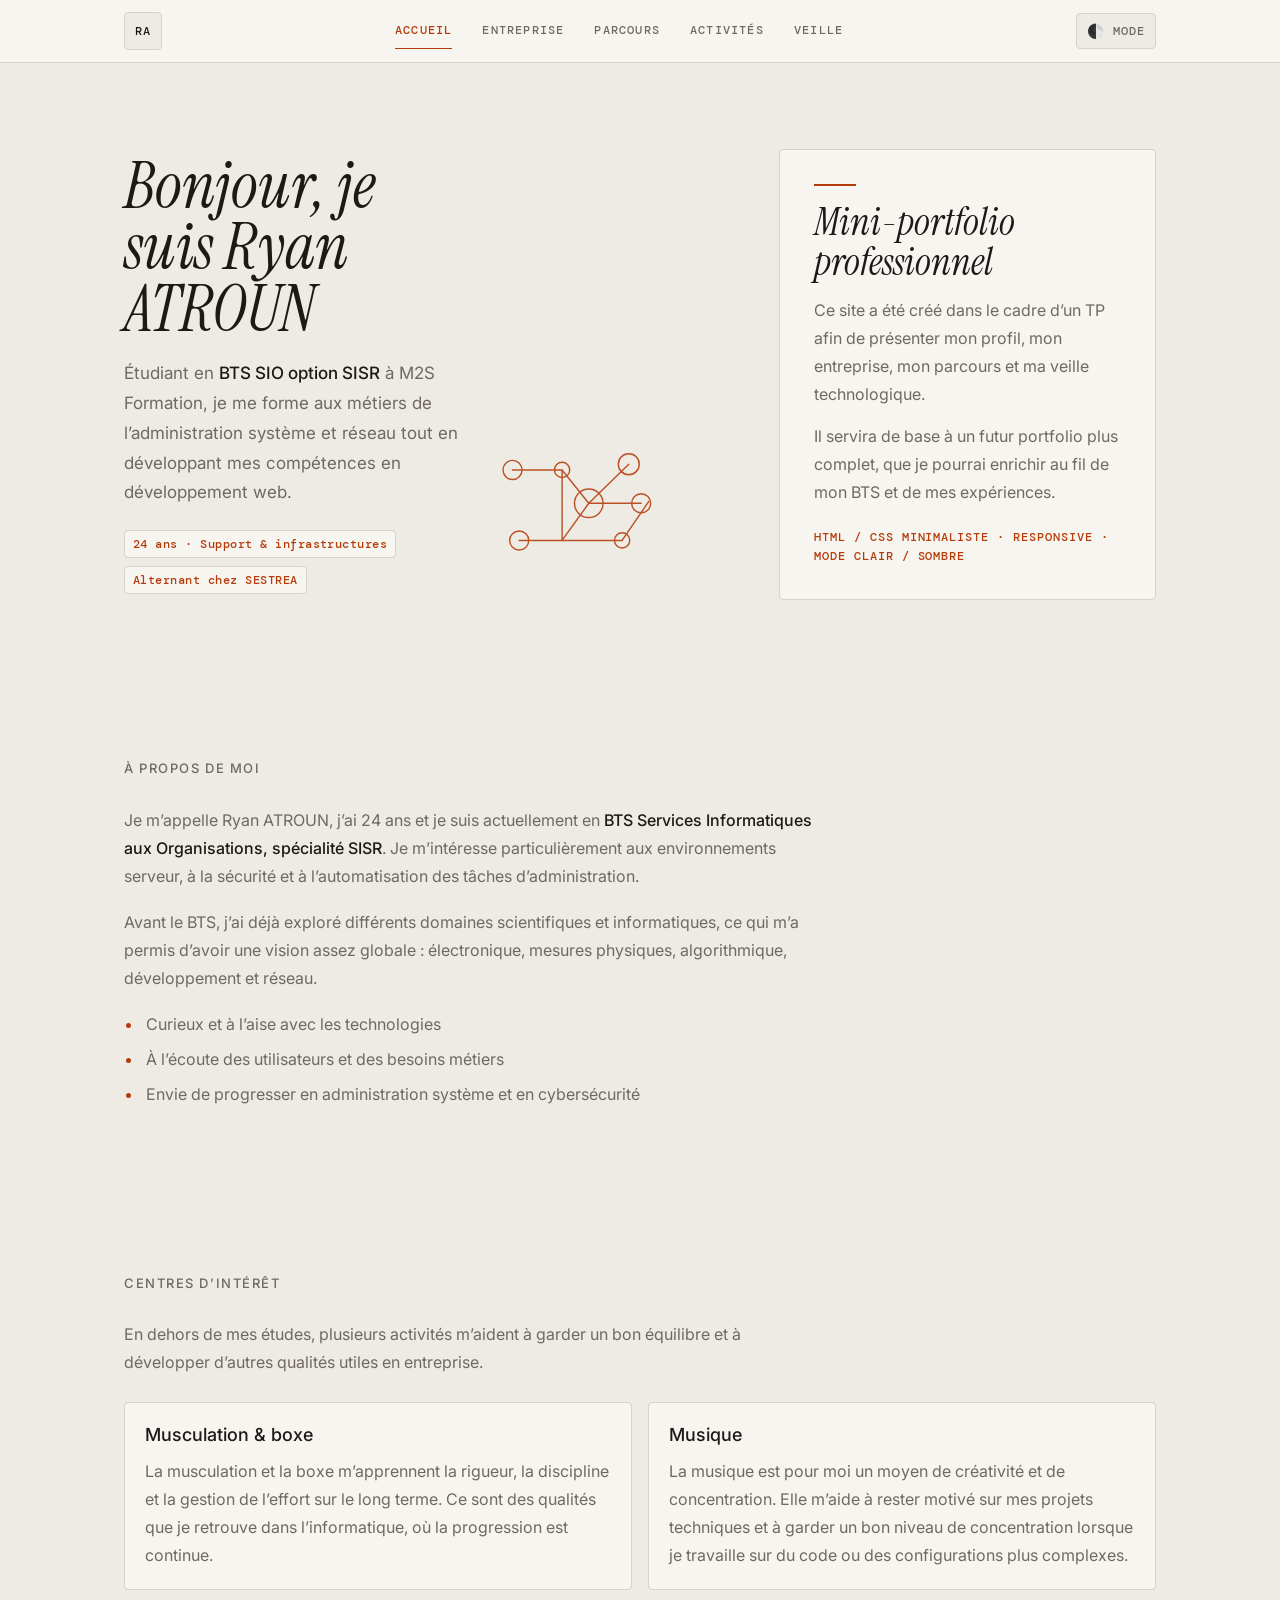
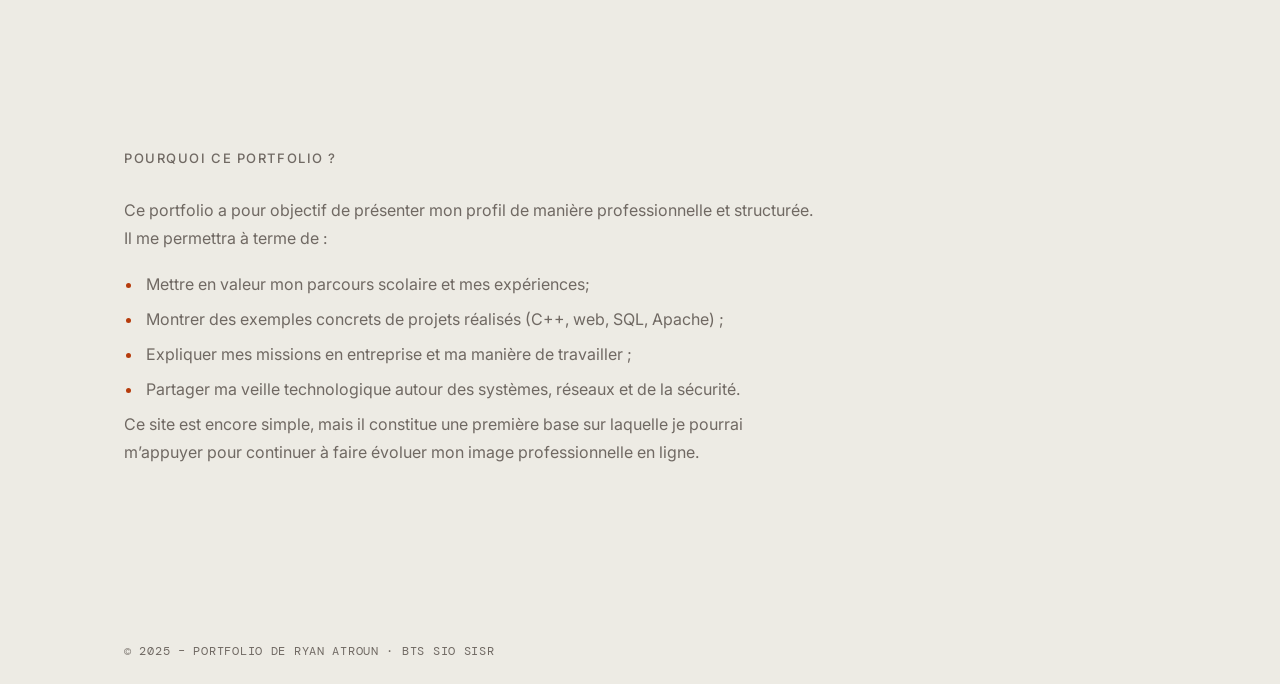
==== index.html @ 5de7ada5 "Update project" ====
<!DOCTYPE html>
<html lang="fr">
<head>
  <meta charset="UTF-8">
  <title>Portfolio – Ryan ATROUN</title>
  <meta name="viewport" content="width=device-width, initial-scale=1">
  <link rel="stylesheet" href="assets/style.css">
</head>
<body>
  <header class="site-header">
    <div class="logo" aria-label="Logo Ryan">RA</div>
    <nav class="main-nav" aria-label="Navigation principale">
      <a href="index.html" class="active">Accueil</a>
      <a href="entreprise.html">Entreprise</a>
      <a href="parcours.html">Parcours</a>
      <a href="activites.html">Activités</a>
      <a href="veille.html">Veille</a>
    </nav>
    <button id="theme-toggle" type="button" aria-label="Basculer le thème">
      <span class="icon">🌓</span>
      <span>Mode</span>
    </button>
  </header>

  <main class="page">
    <section class="hero">
      <div class="hero-text">
        <h1>Bonjour, je suis Ryan ATROUN</h1>
        <p class="lead">
          Étudiant en <strong>BTS SIO option SISR</strong> à M2S Formation, je me forme aux métiers
          de l&rsquo;administration système et réseau tout en développant mes compétences en développement web.
        </p>
        <div class="hero-meta">
          <span class="hero-tag">24 ans · Support &amp; infrastructures</span>
          <span class="hero-tag">Alternant chez SESTREA</span>
        </div>
      </div>

      <aside class="hero-card" aria-label="Résumé rapide">
        <h2>Mini-portfolio professionnel</h2>
        <p>
          Ce site a été créé dans le cadre d&rsquo;un TP afin de présenter mon profil,
          mon entreprise, mon parcours et ma veille technologique.
        </p>
        <p>
          Il servira de base à un futur portfolio plus complet, que je pourrai enrichir
          au fil de mon BTS et de mes expériences.
        </p>
        <small>HTML / CSS minimaliste · Responsive · Mode clair / sombre</small>
      </aside>
    </section>

    <section aria-labelledby="apropos">
      <h2 id="apropos">À propos de moi</h2>
      <p>
        Je m&rsquo;appelle Ryan ATROUN, j&rsquo;ai 24 ans et je suis actuellement en
        <strong>BTS Services Informatiques aux Organisations, spécialité SISR</strong>.
        Je m&rsquo;intéresse particulièrement aux environnements serveur, à la sécurité
        et à l&rsquo;automatisation des tâches d&rsquo;administration.
      </p>
      <p>
        Avant le BTS, j&rsquo;ai déjà exploré différents domaines scientifiques et
        informatiques, ce qui m&rsquo;a permis d&rsquo;avoir une vision assez globale :
        électronique, mesures physiques, algorithmique, développement et réseau.
      </p>
      <ul>
        <li>Curieux et à l&rsquo;aise avec les technologies</li>
        <li>À l&rsquo;écoute des utilisateurs et des besoins métiers</li>
        <li>Envie de progresser en administration système et en cybersécurité</li>
      </ul>
    </section>

    <section aria-labelledby="centres-interet">
      <h2 id="centres-interet">Centres d&rsquo;intérêt</h2>
      <p>
        En dehors de mes études, plusieurs activités m&rsquo;aident à garder un bon
        équilibre et à développer d&rsquo;autres qualités utiles en entreprise.
      </p>
      <div class="card-grid">
        <article class="card">
          <h3>Musculation &amp; boxe</h3>
          <p>
            La musculation et la boxe m&rsquo;apprennent la rigueur, la discipline
            et la gestion de l&rsquo;effort sur le long terme. Ce sont des qualités
            que je retrouve dans l&rsquo;informatique, où la progression est continue.
          </p>
        </article>
        <article class="card">
          <h3>Musique</h3>
          <p>
            La musique est pour moi un moyen de créativité et de concentration.
            Elle m&rsquo;aide à rester motivé sur mes projets techniques et à garder
            un bon niveau de concentration lorsque je travaille sur du code
            ou des configurations plus complexes.
          </p>
        </article>
      </div>
    </section>

    <section aria-labelledby="objectif">
      <h2 id="objectif">Pourquoi ce portfolio&nbsp;?</h2>
      <p>
        Ce portfolio a pour objectif de présenter mon profil de manière professionnelle
        et structurée. Il me permettra à terme de :
      </p>
      <ul>
        <li>Mettre en valeur mon parcours scolaire et mes expériences;</li>
        <li>Montrer des exemples concrets de projets réalisés (C++, web, SQL, Apache) ;</li>
        <li>Expliquer mes missions en entreprise et ma manière de travailler ;</li>
        <li>Partager ma veille technologique autour des systèmes, réseaux et de la sécurité.</li>
      </ul>
      <p>
        Ce site est encore simple, mais il constitue une première base sur laquelle
        je pourrai m&rsquo;appuyer pour continuer à faire évoluer mon image
        professionnelle en ligne.
      </p>
    </section>
  </main>

  <footer class="site-footer">
    © 2025 – Portfolio de Ryan ATROUN · BTS SIO SISR
  </footer>

  <script src="assets/script.js"></script>
</body>
</html>
---- assets/style.css ----
/*
  Palette sable et brique : reposante, chaleureuse, loin des bleus SaaS.
  Instrument Serif donne aux titres un ton éditorial et personnel.
  Inter garde la lecture nette, DM Mono signe les détails techniques.
  Les SVG décoratifs restent en lignes fines via CSS, sans ombre ni dégradé.
*/
@import url("https://fonts.googleapis.com/css2?family=Instrument+Serif:ital@0;1&family=DM+Mono:wght@400;500&family=Inter:wght@400;500&display=swap");

:root {
  --col-bg: #edebe4;
  --col-surface: #f7f5f0;
  --col-ink: #1c1917;
  --col-muted: #706963;
  --col-accent: #b63b0b;
  --col-line: #d6d3cc;
  --font-display: "Instrument Serif", serif;
  --font-body: "Inter", sans-serif;
  --font-code: "DM Mono", monospace;
  --svg-topology: url("data:image/svg+xml,%3Csvg xmlns='http://www.w3.org/2000/svg' viewBox='0 0 220 170'%3E%3Cg fill='none' stroke='black' stroke-width='1.5' stroke-linecap='round' stroke-linejoin='round'%3E%3Cpath d='M35 44h52l28 35h55'/%3E%3Cpath d='M87 44v74H42'/%3E%3Cpath d='M115 79l-28 39h63'/%3E%3Cpath d='M115 79l42-41'/%3E%3Cpath d='M150 118l28-41'/%3E%3Ccircle cx='35' cy='44' r='10'/%3E%3Ccircle cx='87' cy='44' r='8'/%3E%3Ccircle cx='115' cy='79' r='15'/%3E%3Ccircle cx='170' cy='79' r='10'/%3E%3Ccircle cx='42' cy='118' r='10'/%3E%3Ccircle cx='150' cy='118' r='8'/%3E%3Ccircle cx='157' cy='38' r='11'/%3E%3C/g%3E%3C/svg%3E");
  --svg-rj45: url("data:image/svg+xml,%3Csvg xmlns='http://www.w3.org/2000/svg' viewBox='0 0 260 120'%3E%3Cg fill='none' stroke='black' stroke-width='1.5' stroke-linecap='round' stroke-linejoin='round'%3E%3Cpath d='M25 72h108'/%3E%3Cpath d='M133 47h70l26 25-26 25h-70z'/%3E%3Cpath d='M153 47V32h31v15'/%3E%3Cpath d='M151 63h54M151 78h54M151 93h36'/%3E%3Cpath d='M214 62l14 10-14 10'/%3E%3Cpath d='M40 57h74M40 87h74'/%3E%3Cpath d='M76 57v30M98 57v30'/%3E%3C/g%3E%3C/svg%3E");
  --svg-rack: url("data:image/svg+xml,%3Csvg xmlns='http://www.w3.org/2000/svg' viewBox='0 0 180 220'%3E%3Cg fill='none' stroke='black' stroke-width='1.5' stroke-linecap='round' stroke-linejoin='round'%3E%3Cpath d='M43 18h94v184H43z'/%3E%3Cpath d='M56 38h68v24H56zM56 76h68v24H56zM56 114h68v24H56zM56 152h68v24H56z'/%3E%3Cpath d='M67 50h26M67 88h26M67 126h26M67 164h26'/%3E%3Ccircle cx='113' cy='50' r='2.5'/%3E%3Ccircle cx='113' cy='88' r='2.5'/%3E%3Ccircle cx='113' cy='126' r='2.5'/%3E%3Ccircle cx='113' cy='164' r='2.5'/%3E%3Cpath d='M65 202v-15M115 202v-15M31 202h118'/%3E%3C/g%3E%3C/svg%3E");
}

@media (prefers-color-scheme: dark) {
  :root {
    --col-bg: #18181b;
    --col-surface: #27272a;
    --col-ink: #f4f4f5;
    --col-muted: #a1a1aa;
    --col-accent: #f97316;
    --col-line: #3f3f46;
  }
}

body.dark {
  --col-bg: #18181b;
  --col-surface: #27272a;
  --col-ink: #f4f4f5;
  --col-muted: #a1a1aa;
  --col-accent: #f97316;
  --col-line: #3f3f46;
}

*,
*::before,
*::after {
  box-sizing: border-box;
}

html {
  scroll-behavior: smooth;
}

body {
  margin: 0;
  min-height: 100vh;
  display: flex;
  flex-direction: column;
  background: var(--col-bg);
  color: var(--col-ink);
  font-family: var(--font-body);
  font-size: 16px;
  line-height: 1.75;
  text-rendering: optimizeLegibility;
}

::selection {
  background: var(--col-accent);
  color: #fff;
}

a {
  color: var(--col-accent);
  text-decoration-color: currentColor;
  text-decoration-thickness: 1px;
  text-underline-offset: 0.22em;
}

a:hover {
  text-decoration-thickness: 1.5px;
}

a:focus-visible,
button:focus-visible {
  outline: 2px solid var(--col-accent);
  outline-offset: 3px;
}

button {
  font: inherit;
}

strong {
  color: var(--col-ink);
  font-weight: 500;
}

main {
  flex: 1;
}

.page {
  width: min(100%, 1080px);
  margin: 0 auto;
  padding: 0 24px 72px;
}

header.site-header {
  position: sticky;
  top: 0;
  z-index: 50;
  display: grid;
  grid-template-columns: auto minmax(0, 1fr) auto;
  align-items: center;
  gap: 18px 32px;
  width: 100%;
  padding: 12px max(24px, calc((100vw - 1080px) / 2 + 24px));
  background: var(--col-surface);
  border-bottom: 1px solid var(--col-line);
}

.logo {
  display: inline-flex;
  align-items: center;
  justify-content: center;
  width: 38px;
  height: 38px;
  color: var(--col-ink);
  border: 1px solid var(--col-line);
  border-radius: 4px;
  background: var(--col-bg);
  font-family: var(--font-code);
  font-size: 12px;
  font-weight: 500;
  letter-spacing: 0.08em;
  line-height: 1;
}

nav.main-nav {
  display: flex;
  flex-wrap: nowrap;
  justify-content: center;
  gap: clamp(16px, 2.5vw, 30px);
  overflow-x: auto;
  white-space: nowrap;
  scrollbar-width: none;
}

nav.main-nav::-webkit-scrollbar {
  display: none;
}

nav.main-nav a {
  position: relative;
  display: inline-flex;
  flex: 0 0 auto;
  align-items: center;
  min-height: 36px;
  padding: 0;
  color: var(--col-muted);
  border-bottom: 1.5px solid transparent;
  font-family: var(--font-code);
  font-size: 12px;
  font-weight: 500;
  letter-spacing: 0.1em;
  line-height: 1.2;
  text-decoration: none;
  text-transform: uppercase;
  transition: color 200ms ease, border-color 200ms ease;
}

nav.main-nav a::after {
  content: "";
  position: absolute;
  right: 0;
  bottom: -1.5px;
  left: 0;
  height: 1.5px;
  background: var(--col-accent);
  transform: scaleX(0);
  transform-origin: left;
  transition: transform 200ms ease;
}

nav.main-nav a:hover,
nav.main-nav a.active,
nav.main-nav a.is-active {
  color: var(--col-accent);
  border-bottom-color: var(--col-accent);
}

nav.main-nav a:hover::after,
nav.main-nav a.active::after,
nav.main-nav a.is-active::after {
  transform: scaleX(1);
}

button#theme-toggle {
  display: inline-flex;
  align-items: center;
  justify-content: center;
  gap: 8px;
  min-height: 36px;
  padding: 7px 10px;
  color: var(--col-muted);
  border: 1px solid var(--col-line);
  border-radius: 4px;
  background: var(--col-bg);
  cursor: pointer;
  font-family: var(--font-code);
  font-size: 12px;
  font-weight: 500;
  letter-spacing: 0.08em;
  line-height: 1;
  text-transform: uppercase;
  transition: border-color 150ms ease, color 150ms ease, transform 150ms ease;
}

button#theme-toggle span.icon {
  filter: grayscale(1);
  font-size: 14px;
  line-height: 1;
}

button#theme-toggle:hover {
  color: var(--col-accent);
  border-color: var(--col-accent);
  transform: translateY(-2px);
}

.hero,
section {
  scroll-margin-top: 68px;
}

.hero {
  position: relative;
  display: grid;
  grid-template-columns: minmax(0, 1.08fr) minmax(280px, 0.72fr);
  gap: clamp(40px, 7vw, 96px);
  align-items: center;
  padding: 86px 0 80px;
}

.hero-text {
  position: relative;
  max-width: 680px;
  padding-right: clamp(0px, 19vw, 220px);
}

.hero-text::after {
  content: "";
  position: absolute;
  right: 0;
  bottom: 4px;
  width: clamp(170px, 18vw, 210px);
  height: clamp(130px, 14vw, 162px);
  background: var(--col-accent);
  opacity: 0.88;
  pointer-events: none;
  -webkit-mask: var(--svg-topology) center / contain no-repeat;
  mask: var(--svg-topology) center / contain no-repeat;
}

.hero-text h1 {
  max-width: 12ch;
  margin: 0 0 20px;
  color: var(--col-ink);
  font-family: var(--font-display);
  font-size: clamp(40px, 6vw, 64px);
  font-style: italic;
  font-weight: 400;
  letter-spacing: 0;
  line-height: 0.96;
}

.hero-text p.lead {
  max-width: 55ch;
  margin: 0;
  color: var(--col-muted);
  font-family: var(--font-body);
  font-size: 17px;
  line-height: 1.75;
}

.hero-meta {
  display: flex;
  flex-wrap: wrap;
  gap: 8px;
  margin-top: 22px;
}

.hero-tag,
.badge {
  display: inline-flex;
  align-items: center;
  gap: 8px;
  min-height: 28px;
  padding: 5px 8px;
  color: var(--col-accent);
  border: 1px solid var(--col-line);
  border-radius: 4px;
  background: var(--col-surface);
  font-family: var(--font-code);
  font-size: 12px;
  font-weight: 500;
  letter-spacing: 0.04em;
  line-height: 1.35;
}

.hero-card {
  min-width: 0;
  padding: clamp(22px, 3vw, 34px);
  color: var(--col-ink);
  border: 1px solid var(--col-line);
  border-radius: 4px;
  background: var(--col-surface);
  transition: border-color 150ms ease, transform 150ms ease;
}

.hero-card:hover {
  border-color: var(--col-accent);
  transform: translateY(-2px);
}

.hero-card h2 {
  margin: 0 0 14px;
  color: var(--col-ink);
  font-family: var(--font-display);
  font-size: clamp(28px, 3vw, 40px);
  font-style: italic;
  font-weight: 400;
  letter-spacing: 0;
  line-height: 1.05;
  text-transform: none;
}

.hero-card h2::before {
  content: "";
  display: block;
  width: 42px;
  height: 1.5px;
  margin-bottom: 16px;
  background: var(--col-accent);
}

.hero-card p {
  margin: 0 0 14px;
  color: var(--col-muted);
}

.hero-card small {
  display: block;
  margin-top: 22px;
  color: var(--col-accent);
  font-family: var(--font-code);
  font-size: 12px;
  font-weight: 500;
  letter-spacing: 0.08em;
  line-height: 1.55;
  text-transform: uppercase;
}

.hero-image {
  display: block;
  width: 100%;
  border: 1px solid var(--col-line);
  border-radius: 4px;
}

section {
  position: relative;
  padding: 80px 0;
}

section > :last-child,
.card > :last-child,
.veille-card > :last-child,
.timeline-item > :last-child {
  margin-bottom: 0;
}

section h2 {
  margin: 0 0 28px;
  color: var(--col-muted);
  font-family: var(--font-body);
  font-size: 13px;
  font-weight: 500;
  letter-spacing: 0.12em;
  line-height: 1.35;
  text-transform: uppercase;
}

section p {
  max-width: 70ch;
  margin: 0 0 18px;
  color: var(--col-muted);
  font-family: var(--font-body);
  font-size: 16px;
  line-height: 1.75;
}

.card-grid {
  display: grid;
  grid-template-columns: repeat(6, minmax(0, 1fr));
  gap: 16px;
  margin-top: 26px;
}

.card {
  grid-column: span 3;
  min-width: 0;
  padding: 20px;
  border: 1px solid var(--col-line);
  border-radius: 4px;
  background: var(--col-surface);
  transition: border-color 150ms ease, transform 150ms ease;
}

.card:nth-child(3n) {
  grid-column: 2 / span 4;
}

.card:hover {
  border-color: var(--col-accent);
  transform: translateY(-2px);
}

.card h3,
.veille-card h3,
.timeline-item h3 {
  margin: 0 0 10px;
  color: var(--col-ink);
  font-family: var(--font-body);
  font-size: 18px;
  font-weight: 500;
  letter-spacing: 0;
  line-height: 1.32;
}

.badge-dot {
  width: 6px;
  height: 6px;
  border-radius: 999px;
  background: currentColor;
}

ul,
ol {
  max-width: 72ch;
  margin: 10px 0 0;
  padding-left: 19px;
  color: var(--col-muted);
}

li {
  margin-bottom: 7px;
  padding-left: 3px;
}

li::marker {
  color: var(--col-accent);
}

.timeline {
  margin-top: 28px;
  padding-left: 24px;
  border-left: 1px solid var(--col-line);
}

.timeline-item {
  position: relative;
  max-width: 74ch;
  margin-bottom: 24px;
  padding-bottom: 18px;
}

.timeline-item::before {
  content: "";
  position: absolute;
  top: 5px;
  left: -29px;
  width: 9px;
  height: 9px;
  border: 1.5px solid var(--col-accent);
  border-radius: 50%;
  background: var(--col-bg);
}

.timeline-item span.year {
  display: inline-block;
  margin-bottom: 8px;
  color: var(--col-muted);
  font-family: var(--font-code);
  font-size: 12px;
  font-weight: 500;
  letter-spacing: 0.08em;
  line-height: 1.45;
  text-transform: uppercase;
}

section[aria-labelledby="competences"]::after {
  content: "";
  position: absolute;
  right: 10px;
  top: 78px;
  width: 150px;
  height: 185px;
  background: var(--col-accent);
  opacity: 0.16;
  pointer-events: none;
  -webkit-mask: var(--svg-rack) center / contain no-repeat;
  mask: var(--svg-rack) center / contain no-repeat;
}

section[aria-labelledby="veille-technologique"] {
  padding-top: 86px;
}

section[aria-labelledby="veille-technologique"]::after {
  content: "";
  position: absolute;
  top: 70px;
  right: 4px;
  width: min(260px, 34vw);
  height: 120px;
  background: var(--col-accent);
  opacity: 0.18;
  pointer-events: none;
  -webkit-mask: var(--svg-rj45) center / contain no-repeat;
  mask: var(--svg-rj45) center / contain no-repeat;
}

.veille-layout {
  display: grid;
  grid-template-columns: repeat(6, minmax(0, 1fr));
  gap: 16px;
}

.veille-card {
  grid-column: span 3;
  min-width: 0;
  padding: 20px;
  border: 1px solid var(--col-line);
  border-radius: 4px;
  background: var(--col-surface);
  transition: border-color 150ms ease, transform 150ms ease;
}

.veille-card:nth-child(5) {
  grid-column: 2 / span 4;
}

.veille-card:hover {
  border-color: var(--col-accent);
  transform: translateY(-2px);
}

.veille-card h3 {
  color: var(--col-accent);
  font-family: var(--font-display);
  font-size: 30px;
  font-style: italic;
  font-weight: 400;
}

footer.site-footer {
  width: min(100%, 1080px);
  margin: 0 auto;
  padding: 24px;
  color: var(--col-muted);
  font-family: var(--font-code);
  font-size: 12px;
  font-weight: 400;
  letter-spacing: 0.06em;
  line-height: 1.55;
  text-align: left;
  text-transform: uppercase;
}

@media (max-width: 860px) {
  header.site-header {
    grid-template-columns: auto auto;
    gap: 10px 16px;
    padding-inline: 24px;
  }

  nav.main-nav {
    grid-column: 1 / -1;
    justify-content: flex-start;
    gap: 14px;
    order: 3;
    margin-inline: -4px;
    padding-inline: 4px;
  }

  button#theme-toggle {
    justify-self: end;
  }

  .hero {
    grid-template-columns: minmax(0, 1fr);
    padding: 56px 0 48px;
  }

  .hero-text {
    padding-right: 0;
  }

  .hero-text::after {
    position: static;
    display: block;
    width: 200px;
    height: 154px;
    margin: 32px auto 0;
  }

  .card:nth-child(n),
  .veille-card:nth-child(n) {
    grid-column: span 6;
  }

  section[aria-labelledby="competences"]::after {
    display: none;
  }

  section[aria-labelledby="veille-technologique"]::after {
    top: 40px;
    right: 0;
    width: 170px;
    opacity: 0.12;
  }
}

@media (max-width: 560px) {
  .page {
    padding: 0 16px 56px;
  }

  header.site-header {
    padding-inline: 16px;
  }

  .logo {
    width: 34px;
    height: 34px;
  }

  nav.main-nav a {
    font-size: 10.5px;
  }

  button#theme-toggle,
  .hero-tag,
  .badge,
  .timeline-item span.year,
  footer.site-footer {
    font-size: 11px;
  }

  .hero {
    padding: 48px 0;
  }

  section {
    padding: 48px 0;
  }

  section[aria-labelledby="veille-technologique"] {
    padding-top: 58px;
  }

  .card,
  .veille-card,
  .hero-card {
    padding: 18px;
  }

  .veille-card h3 {
    font-size: 28px;
  }
}

@media (prefers-reduced-motion: reduce) {
  *,
  *::before,
  *::after {
    scroll-behavior: auto !important;
    transition-duration: 0ms !important;
    animation-duration: 0ms !important;
  }
}
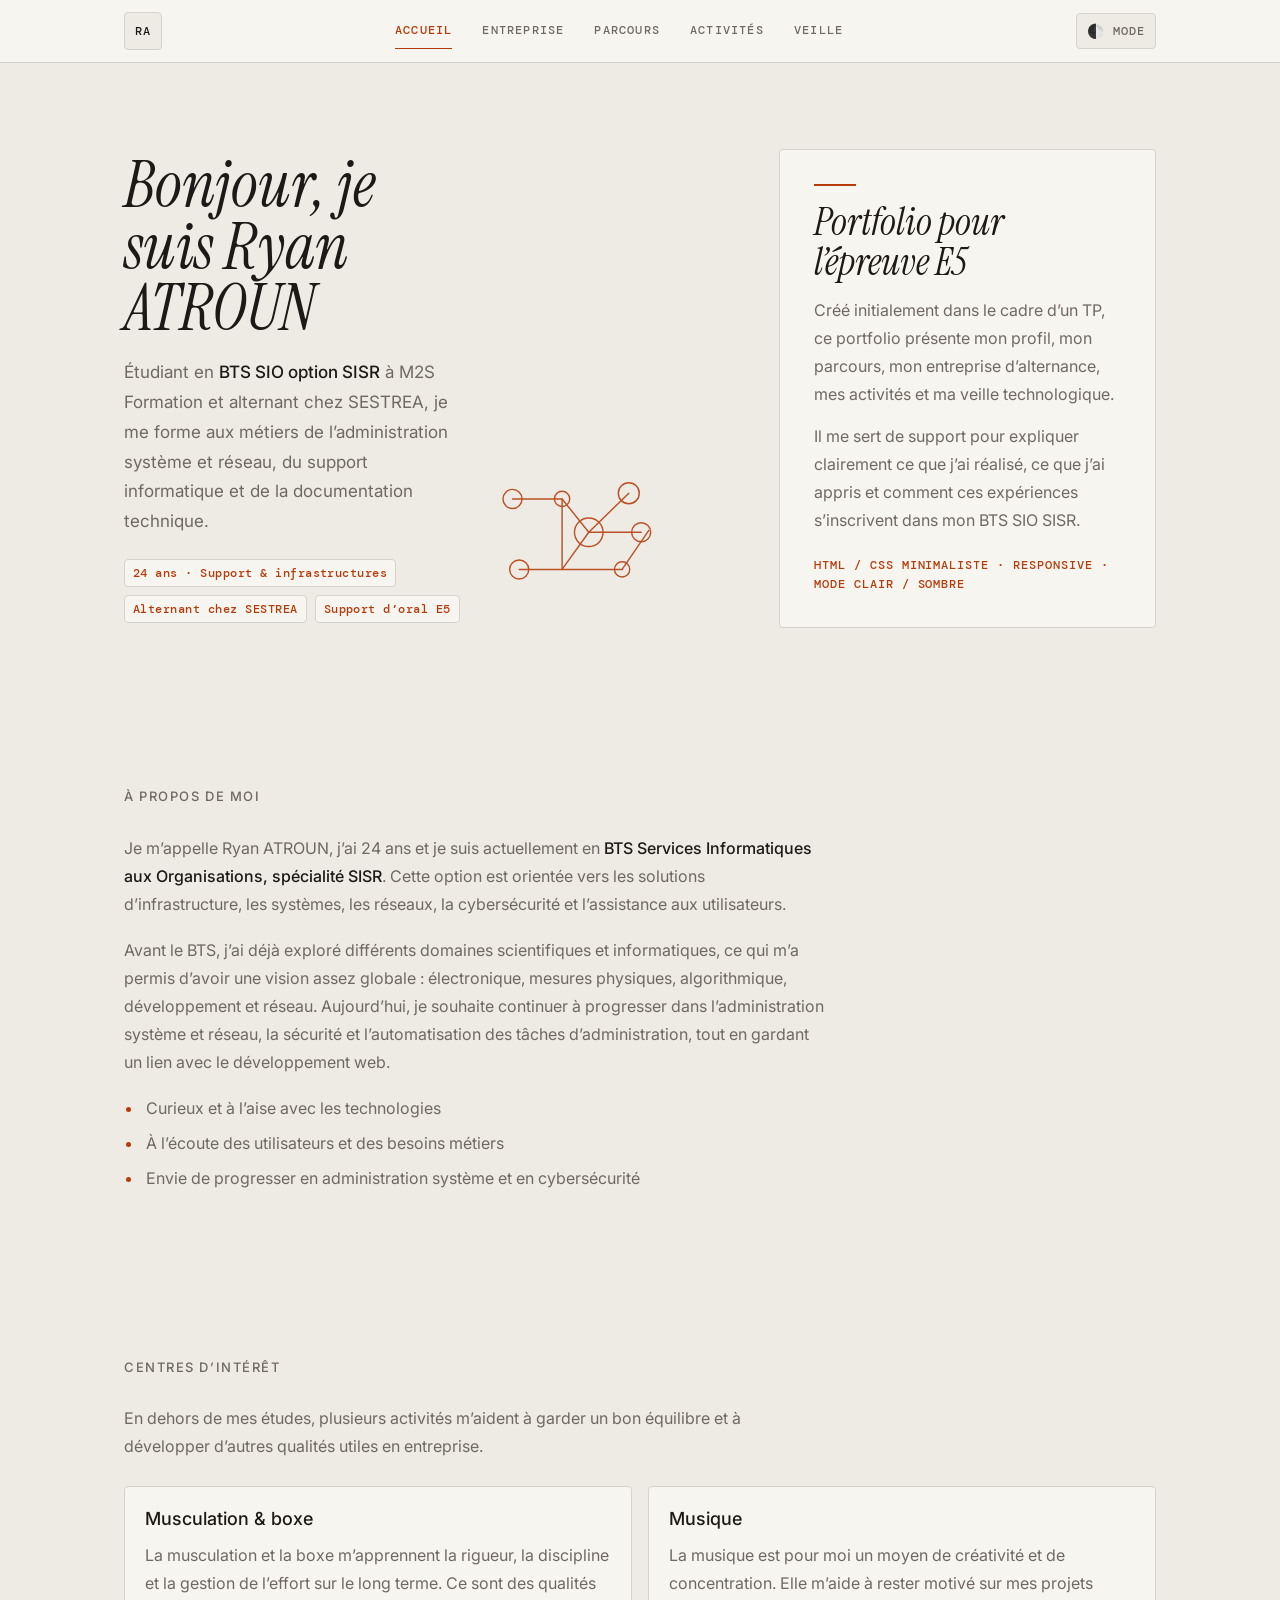
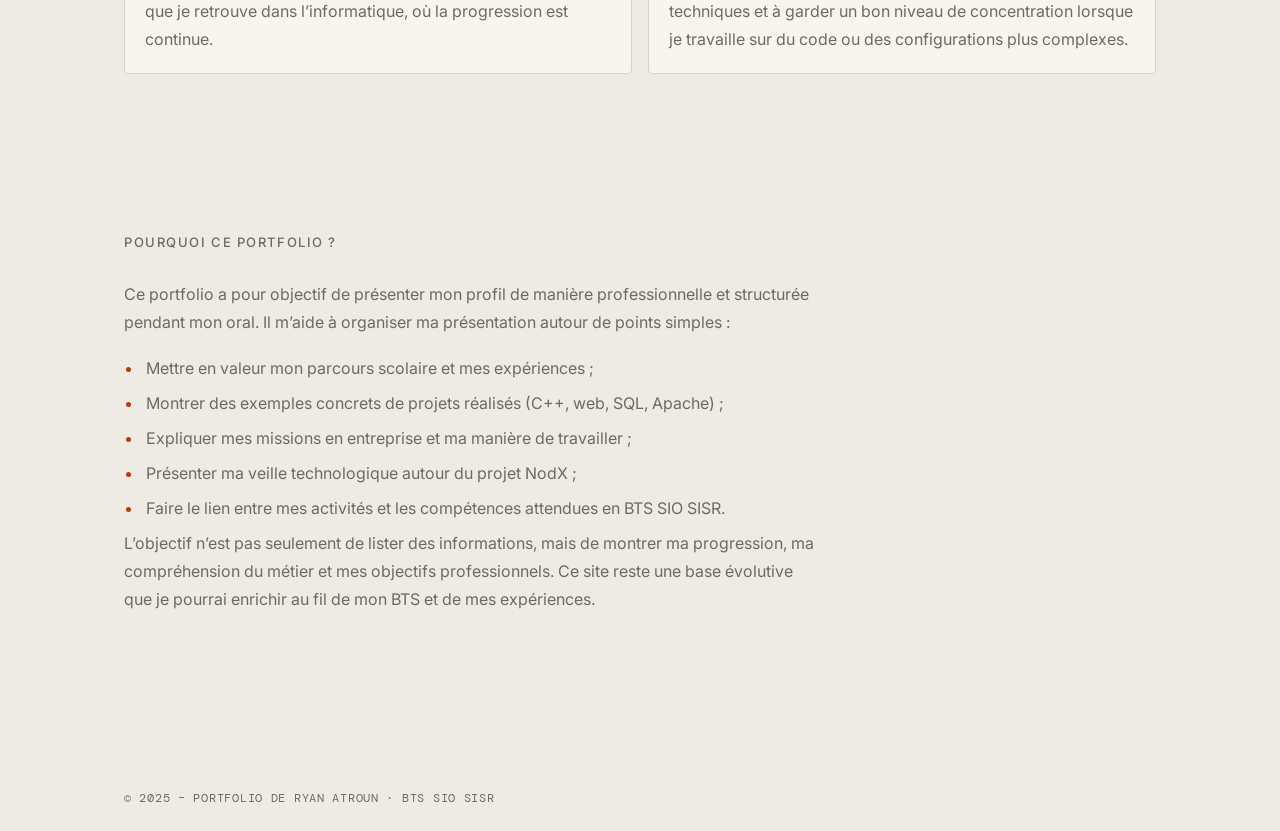
==== commit 606d8d21: "MAJ portfolio" ====
--- a/index.html
+++ b/index.html
@@ -27,24 +27,26 @@
       <div class="hero-text">
         <h1>Bonjour, je suis Ryan ATROUN</h1>
         <p class="lead">
-          Étudiant en <strong>BTS SIO option SISR</strong> à M2S Formation, je me forme aux métiers
-          de l&rsquo;administration système et réseau tout en développant mes compétences en développement web.
+          Étudiant en <strong>BTS SIO option SISR</strong> à M2S Formation et alternant chez SESTREA,
+          je me forme aux métiers de l&rsquo;administration système et réseau, du support informatique
+          et de la documentation technique.
         </p>
         <div class="hero-meta">
           <span class="hero-tag">24 ans · Support &amp; infrastructures</span>
           <span class="hero-tag">Alternant chez SESTREA</span>
+          <span class="hero-tag">Support d&rsquo;oral E5</span>
         </div>
       </div>
 
       <aside class="hero-card" aria-label="Résumé rapide">
-        <h2>Mini-portfolio professionnel</h2>
+        <h2>Portfolio pour l&rsquo;épreuve E5</h2>
         <p>
-          Ce site a été créé dans le cadre d&rsquo;un TP afin de présenter mon profil,
-          mon entreprise, mon parcours et ma veille technologique.
+          Créé initialement dans le cadre d&rsquo;un TP, ce portfolio présente mon profil,
+          mon parcours, mon entreprise d&rsquo;alternance, mes activités et ma veille technologique.
         </p>
         <p>
-          Il servira de base à un futur portfolio plus complet, que je pourrai enrichir
-          au fil de mon BTS et de mes expériences.
+          Il me sert de support pour expliquer clairement ce que j&rsquo;ai réalisé,
+          ce que j&rsquo;ai appris et comment ces expériences s&rsquo;inscrivent dans mon BTS SIO SISR.
         </p>
         <small>HTML / CSS minimaliste · Responsive · Mode clair / sombre</small>
       </aside>
@@ -55,13 +57,16 @@
       <p>
         Je m&rsquo;appelle Ryan ATROUN, j&rsquo;ai 24 ans et je suis actuellement en
         <strong>BTS Services Informatiques aux Organisations, spécialité SISR</strong>.
-        Je m&rsquo;intéresse particulièrement aux environnements serveur, à la sécurité
-        et à l&rsquo;automatisation des tâches d&rsquo;administration.
+        Cette option est orientée vers les solutions d&rsquo;infrastructure, les systèmes,
+        les réseaux, la cybersécurité et l&rsquo;assistance aux utilisateurs.
       </p>
       <p>
         Avant le BTS, j&rsquo;ai déjà exploré différents domaines scientifiques et
         informatiques, ce qui m&rsquo;a permis d&rsquo;avoir une vision assez globale :
         électronique, mesures physiques, algorithmique, développement et réseau.
+        Aujourd&rsquo;hui, je souhaite continuer à progresser dans l&rsquo;administration
+        système et réseau, la sécurité et l&rsquo;automatisation des tâches d&rsquo;administration,
+        tout en gardant un lien avec le développement web.
       </p>
       <ul>
         <li>Curieux et à l&rsquo;aise avec les technologies</li>
@@ -101,18 +106,21 @@
       <h2 id="objectif">Pourquoi ce portfolio&nbsp;?</h2>
       <p>
         Ce portfolio a pour objectif de présenter mon profil de manière professionnelle
-        et structurée. Il me permettra à terme de :
+        et structurée pendant mon oral. Il m&rsquo;aide à organiser ma présentation autour de
+        points simples :
       </p>
       <ul>
-        <li>Mettre en valeur mon parcours scolaire et mes expériences;</li>
+        <li>Mettre en valeur mon parcours scolaire et mes expériences ;</li>
         <li>Montrer des exemples concrets de projets réalisés (C++, web, SQL, Apache) ;</li>
         <li>Expliquer mes missions en entreprise et ma manière de travailler ;</li>
-        <li>Partager ma veille technologique autour des systèmes, réseaux et de la sécurité.</li>
+        <li>Présenter ma veille technologique autour du projet NodX ;</li>
+        <li>Faire le lien entre mes activités et les compétences attendues en BTS SIO SISR.</li>
       </ul>
       <p>
-        Ce site est encore simple, mais il constitue une première base sur laquelle
-        je pourrai m&rsquo;appuyer pour continuer à faire évoluer mon image
-        professionnelle en ligne.
+        L&rsquo;objectif n&rsquo;est pas seulement de lister des informations, mais de montrer
+        ma progression, ma compréhension du métier et mes objectifs professionnels.
+        Ce site reste une base évolutive que je pourrai enrichir au fil de mon BTS
+        et de mes expériences.
       </p>
     </section>
   </main>
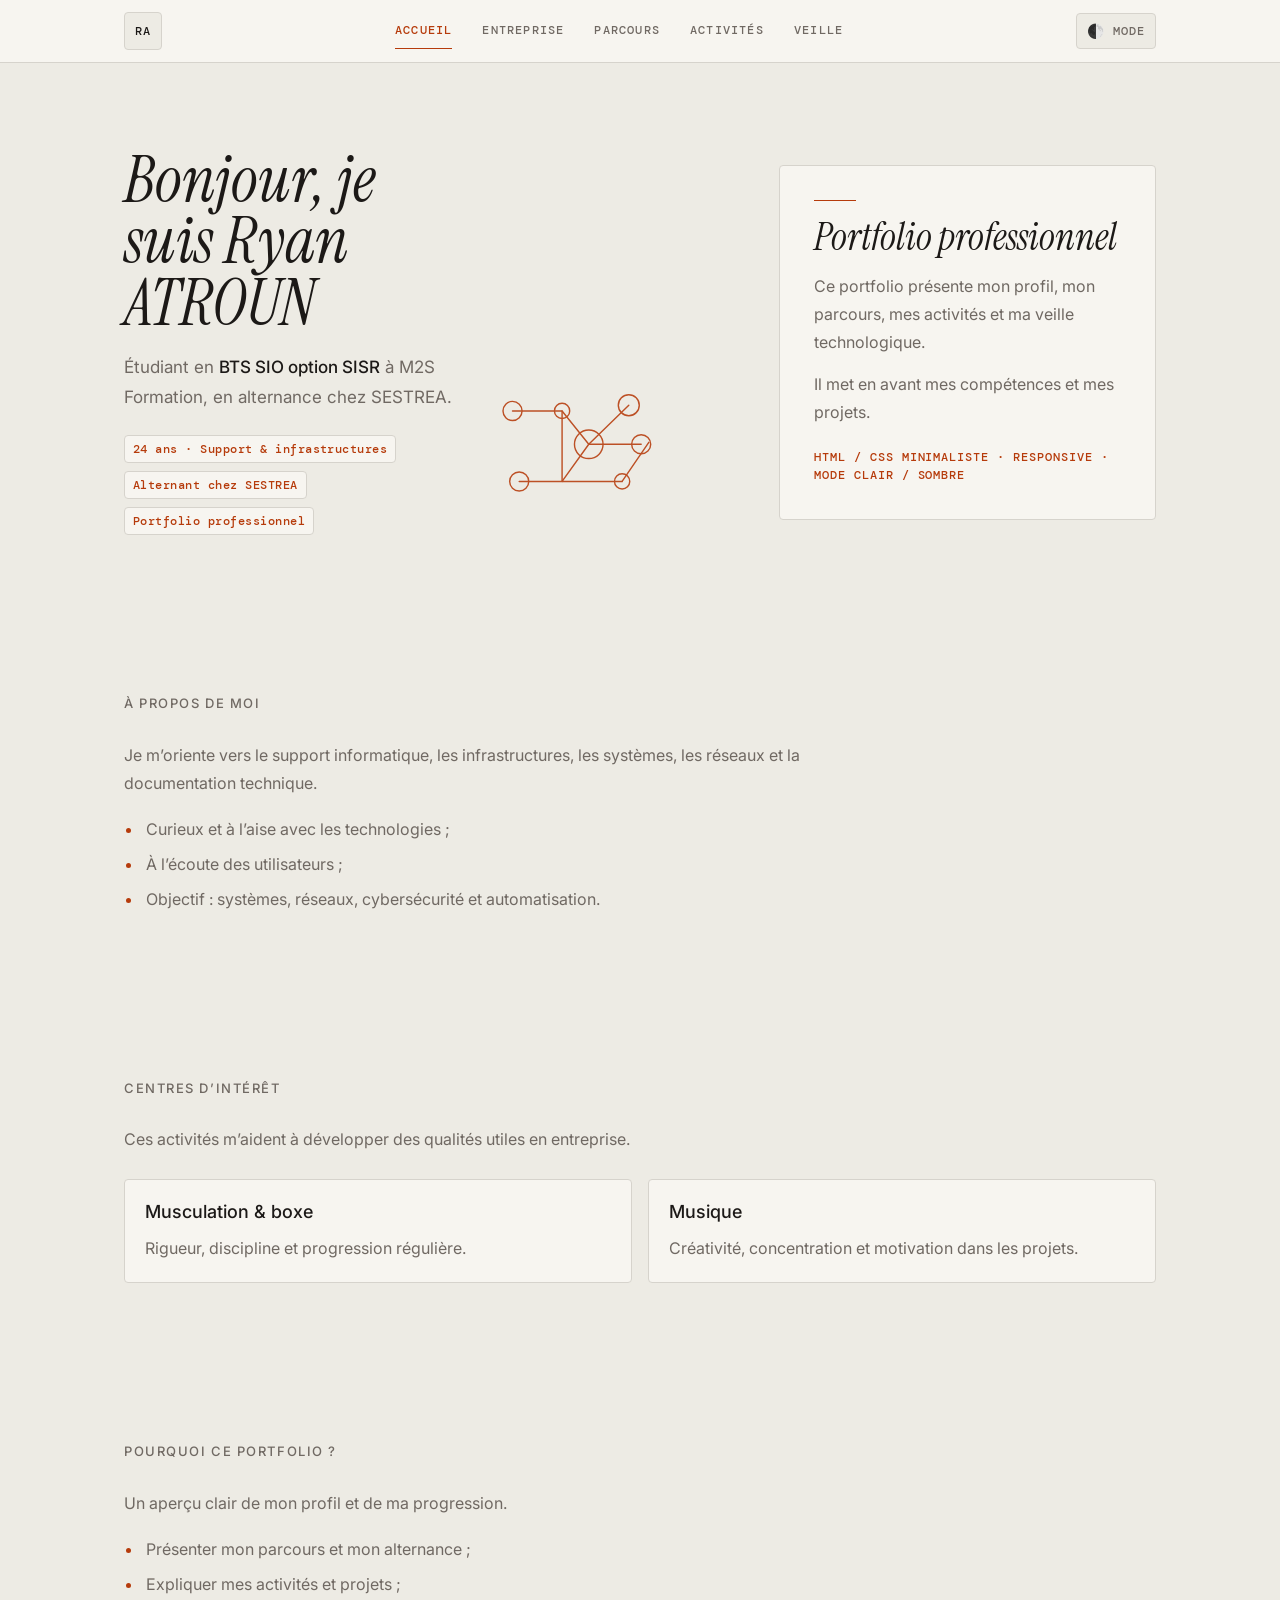
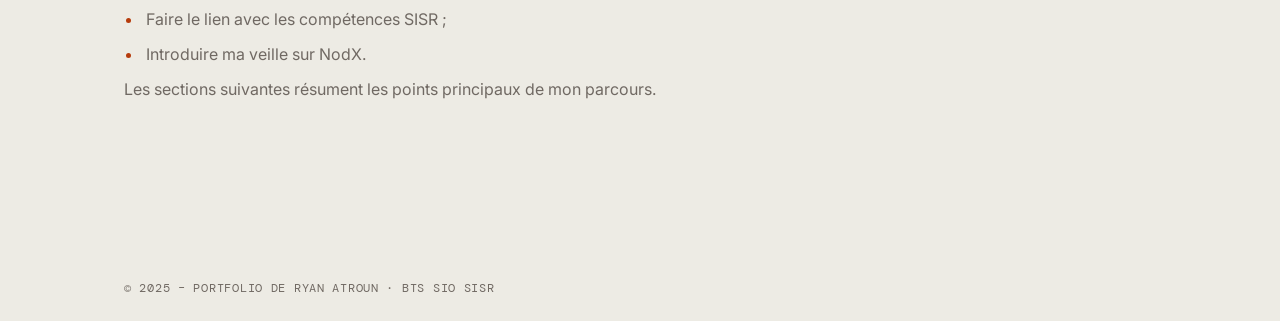
==== commit 8e635f64: "MAJ portfolio" ====
--- a/index.html
+++ b/index.html
@@ -27,26 +27,24 @@
       <div class="hero-text">
         <h1>Bonjour, je suis Ryan ATROUN</h1>
         <p class="lead">
-          Étudiant en <strong>BTS SIO option SISR</strong> à M2S Formation et alternant chez SESTREA,
-          je me forme aux métiers de l&rsquo;administration système et réseau, du support informatique
-          et de la documentation technique.
+          Étudiant en <strong>BTS SIO option SISR</strong> à M2S Formation,
+          en alternance chez SESTREA.
         </p>
         <div class="hero-meta">
           <span class="hero-tag">24 ans · Support &amp; infrastructures</span>
           <span class="hero-tag">Alternant chez SESTREA</span>
-          <span class="hero-tag">Support d&rsquo;oral E5</span>
+          <span class="hero-tag">Portfolio professionnel</span>
         </div>
       </div>
 
       <aside class="hero-card" aria-label="Résumé rapide">
-        <h2>Portfolio pour l&rsquo;épreuve E5</h2>
+        <h2>Portfolio professionnel</h2>
         <p>
-          Créé initialement dans le cadre d&rsquo;un TP, ce portfolio présente mon profil,
-          mon parcours, mon entreprise d&rsquo;alternance, mes activités et ma veille technologique.
+          Ce portfolio présente mon profil, mon parcours, mes activités
+          et ma veille technologique.
         </p>
         <p>
-          Il me sert de support pour expliquer clairement ce que j&rsquo;ai réalisé,
-          ce que j&rsquo;ai appris et comment ces expériences s&rsquo;inscrivent dans mon BTS SIO SISR.
+          Il met en avant mes compétences et mes projets.
         </p>
         <small>HTML / CSS minimaliste · Responsive · Mode clair / sombre</small>
       </aside>
@@ -55,48 +53,32 @@
     <section aria-labelledby="apropos">
       <h2 id="apropos">À propos de moi</h2>
       <p>
-        Je m&rsquo;appelle Ryan ATROUN, j&rsquo;ai 24 ans et je suis actuellement en
-        <strong>BTS Services Informatiques aux Organisations, spécialité SISR</strong>.
-        Cette option est orientée vers les solutions d&rsquo;infrastructure, les systèmes,
-        les réseaux, la cybersécurité et l&rsquo;assistance aux utilisateurs.
-      </p>
-      <p>
-        Avant le BTS, j&rsquo;ai déjà exploré différents domaines scientifiques et
-        informatiques, ce qui m&rsquo;a permis d&rsquo;avoir une vision assez globale :
-        électronique, mesures physiques, algorithmique, développement et réseau.
-        Aujourd&rsquo;hui, je souhaite continuer à progresser dans l&rsquo;administration
-        système et réseau, la sécurité et l&rsquo;automatisation des tâches d&rsquo;administration,
-        tout en gardant un lien avec le développement web.
+        Je m&rsquo;oriente vers le support informatique, les infrastructures, les systèmes,
+        les réseaux et la documentation technique.
       </p>
       <ul>
-        <li>Curieux et à l&rsquo;aise avec les technologies</li>
-        <li>À l&rsquo;écoute des utilisateurs et des besoins métiers</li>
-        <li>Envie de progresser en administration système et en cybersécurité</li>
+        <li>Curieux et à l&rsquo;aise avec les technologies ;</li>
+        <li>À l&rsquo;écoute des utilisateurs ;</li>
+        <li>Objectif&nbsp;: systèmes, réseaux, cybersécurité et automatisation.</li>
       </ul>
     </section>
 
     <section aria-labelledby="centres-interet">
       <h2 id="centres-interet">Centres d&rsquo;intérêt</h2>
       <p>
-        En dehors de mes études, plusieurs activités m&rsquo;aident à garder un bon
-        équilibre et à développer d&rsquo;autres qualités utiles en entreprise.
+        Ces activités m&rsquo;aident à développer des qualités utiles en entreprise.
       </p>
       <div class="card-grid">
         <article class="card">
           <h3>Musculation &amp; boxe</h3>
           <p>
-            La musculation et la boxe m&rsquo;apprennent la rigueur, la discipline
-            et la gestion de l&rsquo;effort sur le long terme. Ce sont des qualités
-            que je retrouve dans l&rsquo;informatique, où la progression est continue.
+            Rigueur, discipline et progression régulière.
           </p>
         </article>
         <article class="card">
           <h3>Musique</h3>
           <p>
-            La musique est pour moi un moyen de créativité et de concentration.
-            Elle m&rsquo;aide à rester motivé sur mes projets techniques et à garder
-            un bon niveau de concentration lorsque je travaille sur du code
-            ou des configurations plus complexes.
+            Créativité, concentration et motivation dans les projets.
           </p>
         </article>
       </div>
@@ -105,22 +87,16 @@
     <section aria-labelledby="objectif">
       <h2 id="objectif">Pourquoi ce portfolio&nbsp;?</h2>
       <p>
-        Ce portfolio a pour objectif de présenter mon profil de manière professionnelle
-        et structurée pendant mon oral. Il m&rsquo;aide à organiser ma présentation autour de
-        points simples :
+        Un aperçu clair de mon profil et de ma progression.
       </p>
       <ul>
-        <li>Mettre en valeur mon parcours scolaire et mes expériences ;</li>
-        <li>Montrer des exemples concrets de projets réalisés (C++, web, SQL, Apache) ;</li>
-        <li>Expliquer mes missions en entreprise et ma manière de travailler ;</li>
-        <li>Présenter ma veille technologique autour du projet NodX ;</li>
-        <li>Faire le lien entre mes activités et les compétences attendues en BTS SIO SISR.</li>
+        <li>Présenter mon parcours et mon alternance ;</li>
+        <li>Expliquer mes activités et projets ;</li>
+        <li>Faire le lien avec les compétences SISR ;</li>
+        <li>Introduire ma veille sur NodX.</li>
       </ul>
       <p>
-        L&rsquo;objectif n&rsquo;est pas seulement de lister des informations, mais de montrer
-        ma progression, ma compréhension du métier et mes objectifs professionnels.
-        Ce site reste une base évolutive que je pourrai enrichir au fil de mon BTS
-        et de mes expériences.
+        Les sections suivantes résument les points principaux de mon parcours.
       </p>
     </section>
   </main>
--- a/assets/style.css
+++ b/assets/style.css
@@ -368,6 +368,51 @@
   border-radius: 4px;
 }
 
+.image-grid {
+  display: grid;
+  grid-template-columns: repeat(2, minmax(0, 1fr));
+  gap: 16px;
+  margin-top: 26px;
+}
+
+.media-card {
+  min-width: 0;
+  margin: 0;
+  padding: 16px;
+  border: 1px solid var(--col-line);
+  border-radius: 4px;
+  background: var(--col-surface);
+}
+
+.media-card img,
+.tool-logo,
+.screenshot-preview {
+  display: block;
+  max-width: 100%;
+  height: auto;
+  border-radius: 4px;
+}
+
+.tool-logo {
+  max-height: 96px;
+  margin-inline: auto;
+  object-fit: contain;
+}
+
+.screenshot-preview {
+  width: 100%;
+  border: 1px solid var(--col-line);
+  background: #fff;
+}
+
+.screenshot-grid {
+  grid-template-columns: minmax(0, 1fr);
+}
+
+.screenshot-grid .media-card {
+  padding: 10px;
+}
+
 section {
   position: relative;
   padding: 80px 0;
@@ -402,13 +447,13 @@
 
 .card-grid {
   display: grid;
-  grid-template-columns: repeat(6, minmax(0, 1fr));
+  grid-template-columns: repeat(2, minmax(0, 1fr));
   gap: 16px;
   margin-top: 26px;
 }
 
 .card {
-  grid-column: span 3;
+  grid-column: auto;
   min-width: 0;
   padding: 20px;
   border: 1px solid var(--col-line);
@@ -417,8 +462,9 @@
   transition: border-color 150ms ease, transform 150ms ease;
 }
 
-.card:nth-child(3n) {
-  grid-column: 2 / span 4;
+.card-grid > .card:only-child,
+.card-grid > .card:last-child:nth-child(odd) {
+  grid-column: 1 / -1;
 }
 
 .card:hover {
@@ -533,12 +579,12 @@
 
 .veille-layout {
   display: grid;
-  grid-template-columns: repeat(6, minmax(0, 1fr));
+  grid-template-columns: repeat(2, minmax(0, 1fr));
   gap: 16px;
 }
 
 .veille-card {
-  grid-column: span 3;
+  grid-column: auto;
   min-width: 0;
   padding: 20px;
   border: 1px solid var(--col-line);
@@ -548,7 +594,7 @@
 }
 
 .veille-card:nth-child(5) {
-  grid-column: 2 / span 4;
+  grid-column: 1 / -1;
 }
 
 .veille-card:hover {
@@ -617,7 +663,11 @@
 
   .card:nth-child(n),
   .veille-card:nth-child(n) {
-    grid-column: span 6;
+    grid-column: 1 / -1;
+  }
+
+  .image-grid {
+    grid-template-columns: minmax(0, 1fr);
   }
 
   section[aria-labelledby="competences"]::after {
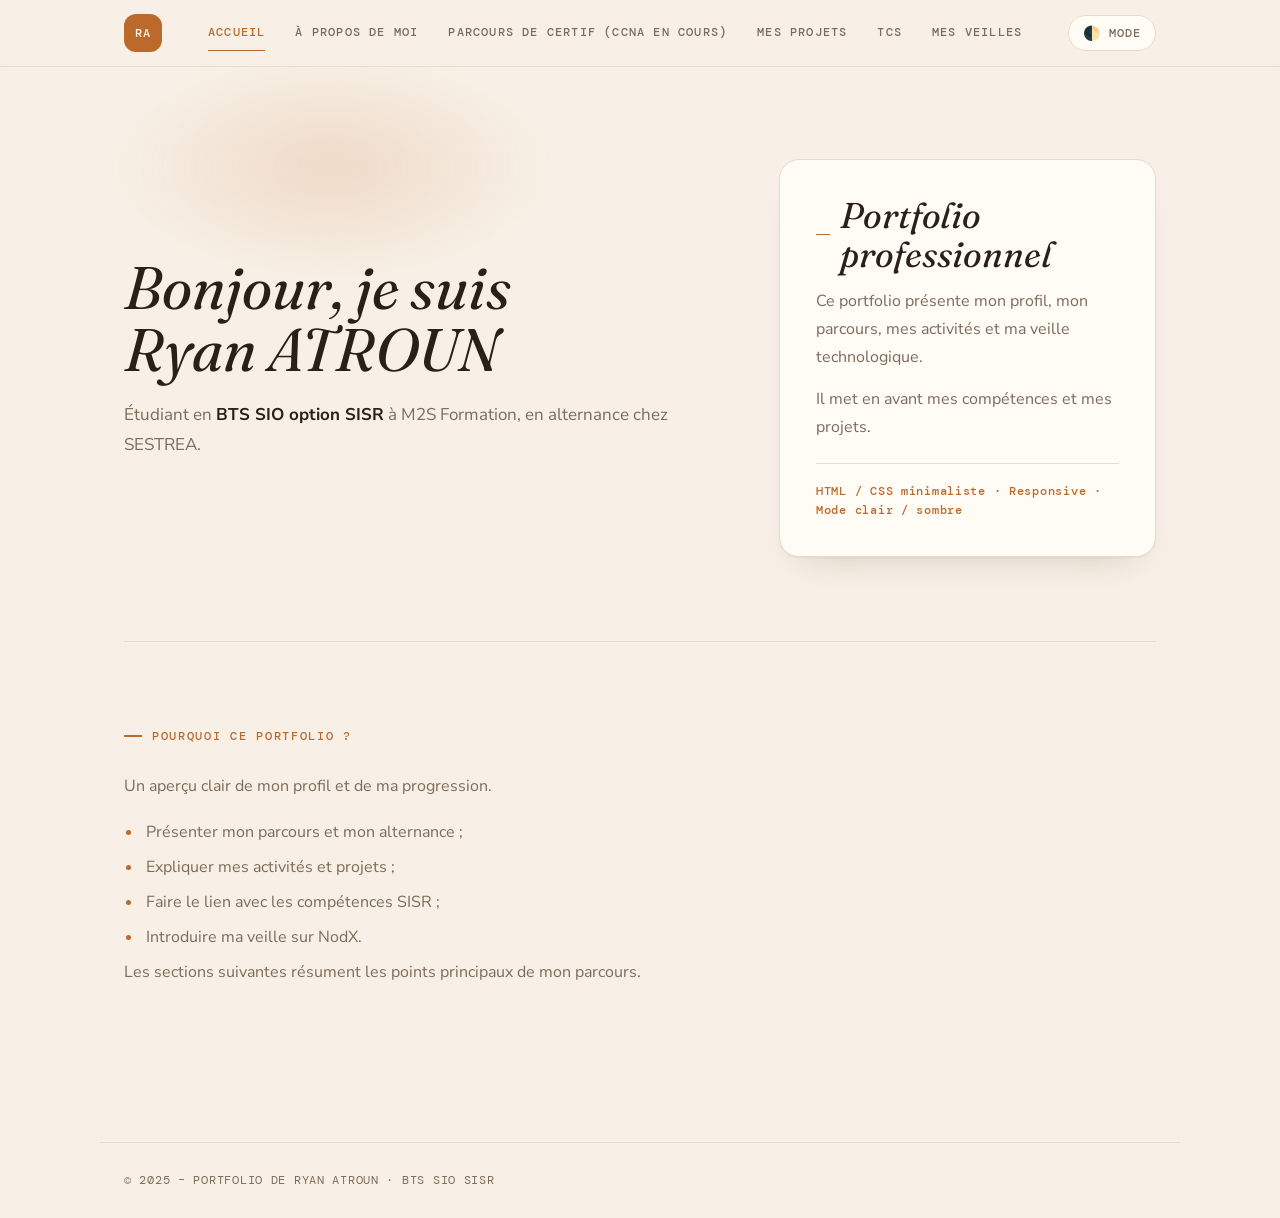
==== commit 42b22078: "Refonte visuelle claire/chaleureuse et réorganisation de la navigation Nouveau thème clair par défau" ====
--- a/index.html
+++ b/index.html
@@ -11,10 +11,11 @@
     <div class="logo" aria-label="Logo Ryan">RA</div>
     <nav class="main-nav" aria-label="Navigation principale">
       <a href="index.html" class="active">Accueil</a>
-      <a href="entreprise.html">Entreprise</a>
-      <a href="parcours.html">Parcours</a>
-      <a href="activites.html">Activités</a>
-      <a href="veille.html">Veille</a>
+      <a href="apropos.html">À propos de moi</a>
+      <a href="parcours.html">Parcours de certif (CCNA en cours)</a>
+      <a href="projets-entreprise.html">Mes projets</a>
+      <a href="tcs.html">TCS</a>
+      <a href="veille.html">Mes veilles</a>
     </nav>
     <button id="theme-toggle" type="button" aria-label="Basculer le thème">
       <span class="icon">🌓</span>
@@ -30,11 +31,6 @@
           Étudiant en <strong>BTS SIO option SISR</strong> à M2S Formation,
           en alternance chez SESTREA.
         </p>
-        <div class="hero-meta">
-          <span class="hero-tag">24 ans · Support &amp; infrastructures</span>
-          <span class="hero-tag">Alternant chez SESTREA</span>
-          <span class="hero-tag">Portfolio professionnel</span>
-        </div>
       </div>
 
       <aside class="hero-card" aria-label="Résumé rapide">
@@ -48,40 +44,6 @@
         </p>
         <small>HTML / CSS minimaliste · Responsive · Mode clair / sombre</small>
       </aside>
-    </section>
-
-    <section aria-labelledby="apropos">
-      <h2 id="apropos">À propos de moi</h2>
-      <p>
-        Je m&rsquo;oriente vers le support informatique, les infrastructures, les systèmes,
-        les réseaux et la documentation technique.
-      </p>
-      <ul>
-        <li>Curieux et à l&rsquo;aise avec les technologies ;</li>
-        <li>À l&rsquo;écoute des utilisateurs ;</li>
-        <li>Objectif&nbsp;: systèmes, réseaux, cybersécurité et automatisation.</li>
-      </ul>
-    </section>
-
-    <section aria-labelledby="centres-interet">
-      <h2 id="centres-interet">Centres d&rsquo;intérêt</h2>
-      <p>
-        Ces activités m&rsquo;aident à développer des qualités utiles en entreprise.
-      </p>
-      <div class="card-grid">
-        <article class="card">
-          <h3>Musculation &amp; boxe</h3>
-          <p>
-            Rigueur, discipline et progression régulière.
-          </p>
-        </article>
-        <article class="card">
-          <h3>Musique</h3>
-          <p>
-            Créativité, concentration et motivation dans les projets.
-          </p>
-        </article>
-      </div>
     </section>
 
     <section aria-labelledby="objectif">
--- a/assets/style.css
+++ b/assets/style.css
@@ -1,44 +1,39 @@
 /*
-  Palette sable et brique : reposante, chaleureuse, loin des bleus SaaS.
-  Instrument Serif donne aux titres un ton éditorial et personnel.
-  Inter garde la lecture nette, DM Mono signe les détails techniques.
-  Les SVG décoratifs restent en lignes fines via CSS, sans ombre ni dégradé.
+  Palette anthracite chaude : sombre par défaut, jamais froide.
+  Fraunces (serif douce, optical sizing) pour les titres, en italique fine.
+  Nunito Sans porte le texte courant avec des formes rondes et lisibles.
+  DM Mono signe les petits détails (nav, labels, dates) pour un contraste net.
+  Cartes aux coins arrondis, ombres douces plutôt que bordures dures.
 */
-@import url("https://fonts.googleapis.com/css2?family=Instrument+Serif:ital@0;1&family=DM+Mono:wght@400;500&family=Inter:wght@400;500&display=swap");
+@import url("https://fonts.googleapis.com/css2?family=Fraunces:ital,opsz,wght@0,9..144,300;0,9..144,500;1,9..144,400;1,9..144,500&family=Nunito+Sans:opsz,wght@6..12,400;6..12,600;6..12,700&family=DM+Mono:wght@400;500&display=swap");
 
 :root {
-  --col-bg: #edebe4;
-  --col-surface: #f7f5f0;
-  --col-ink: #1c1917;
-  --col-muted: #706963;
-  --col-accent: #b63b0b;
-  --col-line: #d6d3cc;
-  --font-display: "Instrument Serif", serif;
-  --font-body: "Inter", sans-serif;
+  --col-bg: #f8f0e6;
+  --col-surface: #fffbf5;
+  --col-surface-raised: #ffffff;
+  --col-ink: #2b2018;
+  --col-muted: #7d6b5c;
+  --col-accent: #bb6a2c;
+  --col-accent-ink: #fff7ee;
+  --col-line: #e9dccb;
+  --shadow-soft: 0 1px 2px rgba(43, 32, 20, 0.05), 0 20px 36px -24px rgba(43, 32, 20, 0.22);
+  --shadow-lift: 0 1px 2px rgba(43, 32, 20, 0.07), 0 24px 40px -20px rgba(187, 106, 44, 0.22);
+  --font-display: "Fraunces", serif;
+  --font-body: "Nunito Sans", sans-serif;
   --font-code: "DM Mono", monospace;
-  --svg-topology: url("data:image/svg+xml,%3Csvg xmlns='http://www.w3.org/2000/svg' viewBox='0 0 220 170'%3E%3Cg fill='none' stroke='black' stroke-width='1.5' stroke-linecap='round' stroke-linejoin='round'%3E%3Cpath d='M35 44h52l28 35h55'/%3E%3Cpath d='M87 44v74H42'/%3E%3Cpath d='M115 79l-28 39h63'/%3E%3Cpath d='M115 79l42-41'/%3E%3Cpath d='M150 118l28-41'/%3E%3Ccircle cx='35' cy='44' r='10'/%3E%3Ccircle cx='87' cy='44' r='8'/%3E%3Ccircle cx='115' cy='79' r='15'/%3E%3Ccircle cx='170' cy='79' r='10'/%3E%3Ccircle cx='42' cy='118' r='10'/%3E%3Ccircle cx='150' cy='118' r='8'/%3E%3Ccircle cx='157' cy='38' r='11'/%3E%3C/g%3E%3C/svg%3E");
-  --svg-rj45: url("data:image/svg+xml,%3Csvg xmlns='http://www.w3.org/2000/svg' viewBox='0 0 260 120'%3E%3Cg fill='none' stroke='black' stroke-width='1.5' stroke-linecap='round' stroke-linejoin='round'%3E%3Cpath d='M25 72h108'/%3E%3Cpath d='M133 47h70l26 25-26 25h-70z'/%3E%3Cpath d='M153 47V32h31v15'/%3E%3Cpath d='M151 63h54M151 78h54M151 93h36'/%3E%3Cpath d='M214 62l14 10-14 10'/%3E%3Cpath d='M40 57h74M40 87h74'/%3E%3Cpath d='M76 57v30M98 57v30'/%3E%3C/g%3E%3C/svg%3E");
-  --svg-rack: url("data:image/svg+xml,%3Csvg xmlns='http://www.w3.org/2000/svg' viewBox='0 0 180 220'%3E%3Cg fill='none' stroke='black' stroke-width='1.5' stroke-linecap='round' stroke-linejoin='round'%3E%3Cpath d='M43 18h94v184H43z'/%3E%3Cpath d='M56 38h68v24H56zM56 76h68v24H56zM56 114h68v24H56zM56 152h68v24H56z'/%3E%3Cpath d='M67 50h26M67 88h26M67 126h26M67 164h26'/%3E%3Ccircle cx='113' cy='50' r='2.5'/%3E%3Ccircle cx='113' cy='88' r='2.5'/%3E%3Ccircle cx='113' cy='126' r='2.5'/%3E%3Ccircle cx='113' cy='164' r='2.5'/%3E%3Cpath d='M65 202v-15M115 202v-15M31 202h118'/%3E%3C/g%3E%3C/svg%3E");
-}
-
-@media (prefers-color-scheme: dark) {
-  :root {
-    --col-bg: #18181b;
-    --col-surface: #27272a;
-    --col-ink: #f4f4f5;
-    --col-muted: #a1a1aa;
-    --col-accent: #f97316;
-    --col-line: #3f3f46;
-  }
 }
 
 body.dark {
-  --col-bg: #18181b;
-  --col-surface: #27272a;
-  --col-ink: #f4f4f5;
-  --col-muted: #a1a1aa;
-  --col-accent: #f97316;
-  --col-line: #3f3f46;
+  --col-bg: #1b1815;
+  --col-surface: #241f1a;
+  --col-surface-raised: #2b2521;
+  --col-ink: #f4ece2;
+  --col-muted: #b6a89b;
+  --col-accent: #e39a5c;
+  --col-accent-ink: #2a1a0d;
+  --col-line: #392f27;
+  --shadow-soft: 0 1px 2px rgba(0, 0, 0, 0.35), 0 18px 36px -22px rgba(0, 0, 0, 0.65);
+  --shadow-lift: 0 1px 2px rgba(0, 0, 0, 0.4), 0 24px 44px -20px rgba(227, 154, 92, 0.28);
 }
 
 *,
@@ -62,11 +57,12 @@
   font-size: 16px;
   line-height: 1.75;
   text-rendering: optimizeLegibility;
+  transition: background 200ms ease, color 200ms ease;
 }
 
 ::selection {
   background: var(--col-accent);
-  color: #fff;
+  color: var(--col-accent-ink);
 }
 
 a {
@@ -92,7 +88,7 @@
 
 strong {
   color: var(--col-ink);
-  font-weight: 500;
+  font-weight: 700;
 }
 
 main {
@@ -102,7 +98,7 @@
 .page {
   width: min(100%, 1080px);
   margin: 0 auto;
-  padding: 0 24px 72px;
+  padding: 0 24px 80px;
 }
 
 header.site-header {
@@ -114,8 +110,9 @@
   align-items: center;
   gap: 18px 32px;
   width: 100%;
-  padding: 12px max(24px, calc((100vw - 1080px) / 2 + 24px));
-  background: var(--col-surface);
+  padding: 14px max(24px, calc((100vw - 1080px) / 2 + 24px));
+  background: color-mix(in srgb, var(--col-bg) 88%, transparent);
+  backdrop-filter: blur(10px);
   border-bottom: 1px solid var(--col-line);
 }
 
@@ -125,14 +122,13 @@
   justify-content: center;
   width: 38px;
   height: 38px;
-  color: var(--col-ink);
-  border: 1px solid var(--col-line);
-  border-radius: 4px;
-  background: var(--col-bg);
-  font-family: var(--font-code);
-  font-size: 12px;
-  font-weight: 500;
-  letter-spacing: 0.08em;
+  color: var(--col-accent-ink);
+  border-radius: 12px;
+  background: var(--col-accent);
+  font-family: var(--font-code);
+  font-size: 12px;
+  font-weight: 500;
+  letter-spacing: 0.06em;
   line-height: 1;
 }
 
@@ -186,7 +182,7 @@
 nav.main-nav a.active,
 nav.main-nav a.is-active {
   color: var(--col-accent);
-  border-bottom-color: var(--col-accent);
+  border-bottom-color: transparent;
 }
 
 nav.main-nav a:hover::after,
@@ -201,11 +197,11 @@
   justify-content: center;
   gap: 8px;
   min-height: 36px;
-  padding: 7px 10px;
+  padding: 7px 14px;
   color: var(--col-muted);
   border: 1px solid var(--col-line);
-  border-radius: 4px;
-  background: var(--col-bg);
+  border-radius: 999px;
+  background: var(--col-surface);
   cursor: pointer;
   font-family: var(--font-code);
   font-size: 12px;
@@ -213,11 +209,10 @@
   letter-spacing: 0.08em;
   line-height: 1;
   text-transform: uppercase;
-  transition: border-color 150ms ease, color 150ms ease, transform 150ms ease;
+  transition: border-color 150ms ease, color 150ms ease, transform 150ms ease, background 150ms ease;
 }
 
 button#theme-toggle span.icon {
-  filter: grayscale(1);
   font-size: 14px;
   line-height: 1;
 }
@@ -225,12 +220,73 @@
 button#theme-toggle:hover {
   color: var(--col-accent);
   border-color: var(--col-accent);
+  background: var(--col-surface-raised);
   transform: translateY(-2px);
+}
+
+.subnav {
+  display: flex;
+  flex-wrap: wrap;
+  gap: 8px;
+  margin: 0 0 8px;
+  padding-top: 28px;
+}
+
+.subnav a {
+  display: inline-flex;
+  align-items: center;
+  min-height: 34px;
+  padding: 6px 16px;
+  color: var(--col-muted);
+  border: 1px solid var(--col-line);
+  border-radius: 999px;
+  background: var(--col-surface);
+  font-family: var(--font-code);
+  font-size: 12px;
+  font-weight: 500;
+  letter-spacing: 0.06em;
+  line-height: 1.2;
+  text-decoration: none;
+  text-transform: uppercase;
+  transition: color 150ms ease, border-color 150ms ease, background 150ms ease;
+}
+
+.subnav a:hover {
+  color: var(--col-accent);
+  border-color: var(--col-accent);
+}
+
+.subnav a.active {
+  color: var(--col-accent-ink);
+  border-color: var(--col-accent);
+  background: var(--col-accent);
+}
+
+.wip-card {
+  margin-top: 26px;
+  padding: 28px;
+  border: 1px dashed var(--col-line);
+  border-radius: 18px;
+  background: var(--col-surface);
+  color: var(--col-muted);
+}
+
+.wip-card strong {
+  color: var(--col-accent);
+  font-family: var(--font-code);
+  font-size: 12px;
+  font-weight: 500;
+  letter-spacing: 0.1em;
+  text-transform: uppercase;
+}
+
+.wip-card p {
+  margin: 10px 0 0;
 }
 
 .hero,
 section {
-  scroll-margin-top: 68px;
+  scroll-margin-top: 76px;
 }
 
 .hero {
@@ -239,39 +295,42 @@
   grid-template-columns: minmax(0, 1.08fr) minmax(280px, 0.72fr);
   gap: clamp(40px, 7vw, 96px);
   align-items: center;
-  padding: 86px 0 80px;
+  padding: 92px 0 84px;
+}
+
+.hero::before {
+  content: "";
+  position: absolute;
+  top: -60px;
+  left: -10%;
+  width: 60%;
+  height: 320px;
+  background: radial-gradient(closest-side, var(--col-accent), transparent 72%);
+  opacity: 0.16;
+  filter: blur(10px);
+  pointer-events: none;
+  z-index: -1;
+}
+
+.hero:has(> .hero-text:only-child) {
+  grid-template-columns: minmax(0, 1fr);
 }
 
 .hero-text {
   position: relative;
-  max-width: 680px;
-  padding-right: clamp(0px, 19vw, 220px);
-}
-
-.hero-text::after {
-  content: "";
-  position: absolute;
-  right: 0;
-  bottom: 4px;
-  width: clamp(170px, 18vw, 210px);
-  height: clamp(130px, 14vw, 162px);
-  background: var(--col-accent);
-  opacity: 0.88;
-  pointer-events: none;
-  -webkit-mask: var(--svg-topology) center / contain no-repeat;
-  mask: var(--svg-topology) center / contain no-repeat;
+  max-width: 640px;
 }
 
 .hero-text h1 {
-  max-width: 12ch;
+  max-width: 13ch;
   margin: 0 0 20px;
   color: var(--col-ink);
   font-family: var(--font-display);
-  font-size: clamp(40px, 6vw, 64px);
+  font-size: clamp(38px, 5.6vw, 60px);
   font-style: italic;
   font-weight: 400;
   letter-spacing: 0;
-  line-height: 0.96;
+  line-height: 1.04;
 }
 
 .hero-text p.lead {
@@ -287,7 +346,7 @@
   display: flex;
   flex-wrap: wrap;
   gap: 8px;
-  margin-top: 22px;
+  margin-top: 24px;
 }
 
 .hero-tag,
@@ -295,11 +354,11 @@
   display: inline-flex;
   align-items: center;
   gap: 8px;
-  min-height: 28px;
-  padding: 5px 8px;
+  min-height: 30px;
+  padding: 5px 12px;
   color: var(--col-accent);
   border: 1px solid var(--col-line);
-  border-radius: 4px;
+  border-radius: 999px;
   background: var(--col-surface);
   font-family: var(--font-code);
   font-size: 12px;
@@ -310,38 +369,30 @@
 
 .hero-card {
   min-width: 0;
-  padding: clamp(22px, 3vw, 34px);
+  padding: clamp(24px, 3vw, 36px);
   color: var(--col-ink);
   border: 1px solid var(--col-line);
-  border-radius: 4px;
+  border-radius: 20px;
   background: var(--col-surface);
-  transition: border-color 150ms ease, transform 150ms ease;
+  box-shadow: var(--shadow-soft);
+  transition: box-shadow 200ms ease, transform 200ms ease;
 }
 
 .hero-card:hover {
-  border-color: var(--col-accent);
-  transform: translateY(-2px);
+  box-shadow: var(--shadow-lift);
+  transform: translateY(-3px);
 }
 
 .hero-card h2 {
   margin: 0 0 14px;
   color: var(--col-ink);
   font-family: var(--font-display);
-  font-size: clamp(28px, 3vw, 40px);
+  font-size: clamp(26px, 2.8vw, 36px);
   font-style: italic;
   font-weight: 400;
   letter-spacing: 0;
-  line-height: 1.05;
+  line-height: 1.08;
   text-transform: none;
-}
-
-.hero-card h2::before {
-  content: "";
-  display: block;
-  width: 42px;
-  height: 1.5px;
-  margin-bottom: 16px;
-  background: var(--col-accent);
 }
 
 .hero-card p {
@@ -352,20 +403,21 @@
 .hero-card small {
   display: block;
   margin-top: 22px;
-  color: var(--col-accent);
-  font-family: var(--font-code);
-  font-size: 12px;
-  font-weight: 500;
-  letter-spacing: 0.08em;
+  padding-top: 18px;
+  border-top: 1px solid var(--col-line);
+  color: var(--col-accent);
+  font-family: var(--font-code);
+  font-size: 12px;
+  font-weight: 500;
+  letter-spacing: 0.06em;
   line-height: 1.55;
-  text-transform: uppercase;
 }
 
 .hero-image {
   display: block;
   width: 100%;
-  border: 1px solid var(--col-line);
-  border-radius: 4px;
+  border-radius: 16px;
+  box-shadow: var(--shadow-soft);
 }
 
 .image-grid {
@@ -378,10 +430,10 @@
 .media-card {
   min-width: 0;
   margin: 0;
-  padding: 16px;
-  border: 1px solid var(--col-line);
-  border-radius: 4px;
+  padding: 18px;
+  border-radius: 16px;
   background: var(--col-surface);
+  box-shadow: var(--shadow-soft);
 }
 
 .media-card img,
@@ -390,7 +442,7 @@
   display: block;
   max-width: 100%;
   height: auto;
-  border-radius: 4px;
+  border-radius: 10px;
 }
 
 .tool-logo {
@@ -401,7 +453,6 @@
 
 .screenshot-preview {
   width: 100%;
-  border: 1px solid var(--col-line);
   background: #fff;
 }
 
@@ -415,7 +466,12 @@
 
 section {
   position: relative;
-  padding: 80px 0;
+  padding: 76px 0;
+  border-top: 1px solid var(--col-line);
+}
+
+section:first-of-type {
+  border-top: none;
 }
 
 section > :last-child,
@@ -426,14 +482,24 @@
 }
 
 section h2 {
+  display: inline-flex;
+  align-items: center;
+  gap: 10px;
   margin: 0 0 28px;
-  color: var(--col-muted);
-  font-family: var(--font-body);
-  font-size: 13px;
-  font-weight: 500;
-  letter-spacing: 0.12em;
+  color: var(--col-accent);
+  font-family: var(--font-code);
+  font-size: 12px;
+  font-weight: 500;
+  letter-spacing: 0.14em;
   line-height: 1.35;
   text-transform: uppercase;
+}
+
+section h2::before {
+  content: "";
+  width: 18px;
+  height: 1.5px;
+  background: var(--col-accent);
 }
 
 section p {
@@ -455,11 +521,11 @@
 .card {
   grid-column: auto;
   min-width: 0;
-  padding: 20px;
-  border: 1px solid var(--col-line);
-  border-radius: 4px;
+  padding: 22px;
+  border-radius: 18px;
   background: var(--col-surface);
-  transition: border-color 150ms ease, transform 150ms ease;
+  box-shadow: var(--shadow-soft);
+  transition: box-shadow 200ms ease, transform 200ms ease;
 }
 
 .card-grid > .card:only-child,
@@ -468,8 +534,8 @@
 }
 
 .card:hover {
-  border-color: var(--col-accent);
-  transform: translateY(-2px);
+  box-shadow: var(--shadow-lift);
+  transform: translateY(-3px);
 }
 
 .card h3,
@@ -479,7 +545,7 @@
   color: var(--col-ink);
   font-family: var(--font-body);
   font-size: 18px;
-  font-weight: 500;
+  font-weight: 700;
   letter-spacing: 0;
   line-height: 1.32;
 }
@@ -510,27 +576,27 @@
 
 .timeline {
   margin-top: 28px;
-  padding-left: 24px;
+  padding-left: 28px;
   border-left: 1px solid var(--col-line);
 }
 
 .timeline-item {
   position: relative;
   max-width: 74ch;
-  margin-bottom: 24px;
+  margin-bottom: 26px;
   padding-bottom: 18px;
 }
 
 .timeline-item::before {
   content: "";
   position: absolute;
-  top: 5px;
-  left: -29px;
-  width: 9px;
-  height: 9px;
-  border: 1.5px solid var(--col-accent);
+  top: 6px;
+  left: -33px;
+  width: 10px;
+  height: 10px;
   border-radius: 50%;
-  background: var(--col-bg);
+  background: var(--col-accent);
+  box-shadow: 0 0 0 4px color-mix(in srgb, var(--col-accent) 22%, transparent);
 }
 
 .timeline-item span.year {
@@ -543,38 +609,6 @@
   letter-spacing: 0.08em;
   line-height: 1.45;
   text-transform: uppercase;
-}
-
-section[aria-labelledby="competences"]::after {
-  content: "";
-  position: absolute;
-  right: 10px;
-  top: 78px;
-  width: 150px;
-  height: 185px;
-  background: var(--col-accent);
-  opacity: 0.16;
-  pointer-events: none;
-  -webkit-mask: var(--svg-rack) center / contain no-repeat;
-  mask: var(--svg-rack) center / contain no-repeat;
-}
-
-section[aria-labelledby="veille-technologique"] {
-  padding-top: 86px;
-}
-
-section[aria-labelledby="veille-technologique"]::after {
-  content: "";
-  position: absolute;
-  top: 70px;
-  right: 4px;
-  width: min(260px, 34vw);
-  height: 120px;
-  background: var(--col-accent);
-  opacity: 0.18;
-  pointer-events: none;
-  -webkit-mask: var(--svg-rj45) center / contain no-repeat;
-  mask: var(--svg-rj45) center / contain no-repeat;
 }
 
 .veille-layout {
@@ -586,11 +620,11 @@
 .veille-card {
   grid-column: auto;
   min-width: 0;
-  padding: 20px;
-  border: 1px solid var(--col-line);
-  border-radius: 4px;
+  padding: 24px;
+  border-radius: 18px;
   background: var(--col-surface);
-  transition: border-color 150ms ease, transform 150ms ease;
+  box-shadow: var(--shadow-soft);
+  transition: box-shadow 200ms ease, transform 200ms ease;
 }
 
 .veille-card:nth-child(5) {
@@ -598,8 +632,8 @@
 }
 
 .veille-card:hover {
-  border-color: var(--col-accent);
-  transform: translateY(-2px);
+  box-shadow: var(--shadow-lift);
+  transform: translateY(-3px);
 }
 
 .veille-card h3 {
@@ -613,7 +647,8 @@
 footer.site-footer {
   width: min(100%, 1080px);
   margin: 0 auto;
-  padding: 24px;
+  padding: 28px 24px;
+  border-top: 1px solid var(--col-line);
   color: var(--col-muted);
   font-family: var(--font-code);
   font-size: 12px;
@@ -649,16 +684,9 @@
     padding: 56px 0 48px;
   }
 
-  .hero-text {
-    padding-right: 0;
-  }
-
-  .hero-text::after {
-    position: static;
-    display: block;
-    width: 200px;
-    height: 154px;
-    margin: 32px auto 0;
+  .hero::before {
+    width: 90%;
+    height: 200px;
   }
 
   .card:nth-child(n),
@@ -668,17 +696,6 @@
 
   .image-grid {
     grid-template-columns: minmax(0, 1fr);
-  }
-
-  section[aria-labelledby="competences"]::after {
-    display: none;
-  }
-
-  section[aria-labelledby="veille-technologique"]::after {
-    top: 40px;
-    right: 0;
-    width: 170px;
-    opacity: 0.12;
   }
 }
 
@@ -714,10 +731,6 @@
 
   section {
     padding: 48px 0;
-  }
-
-  section[aria-labelledby="veille-technologique"] {
-    padding-top: 58px;
   }
 
   .card,
